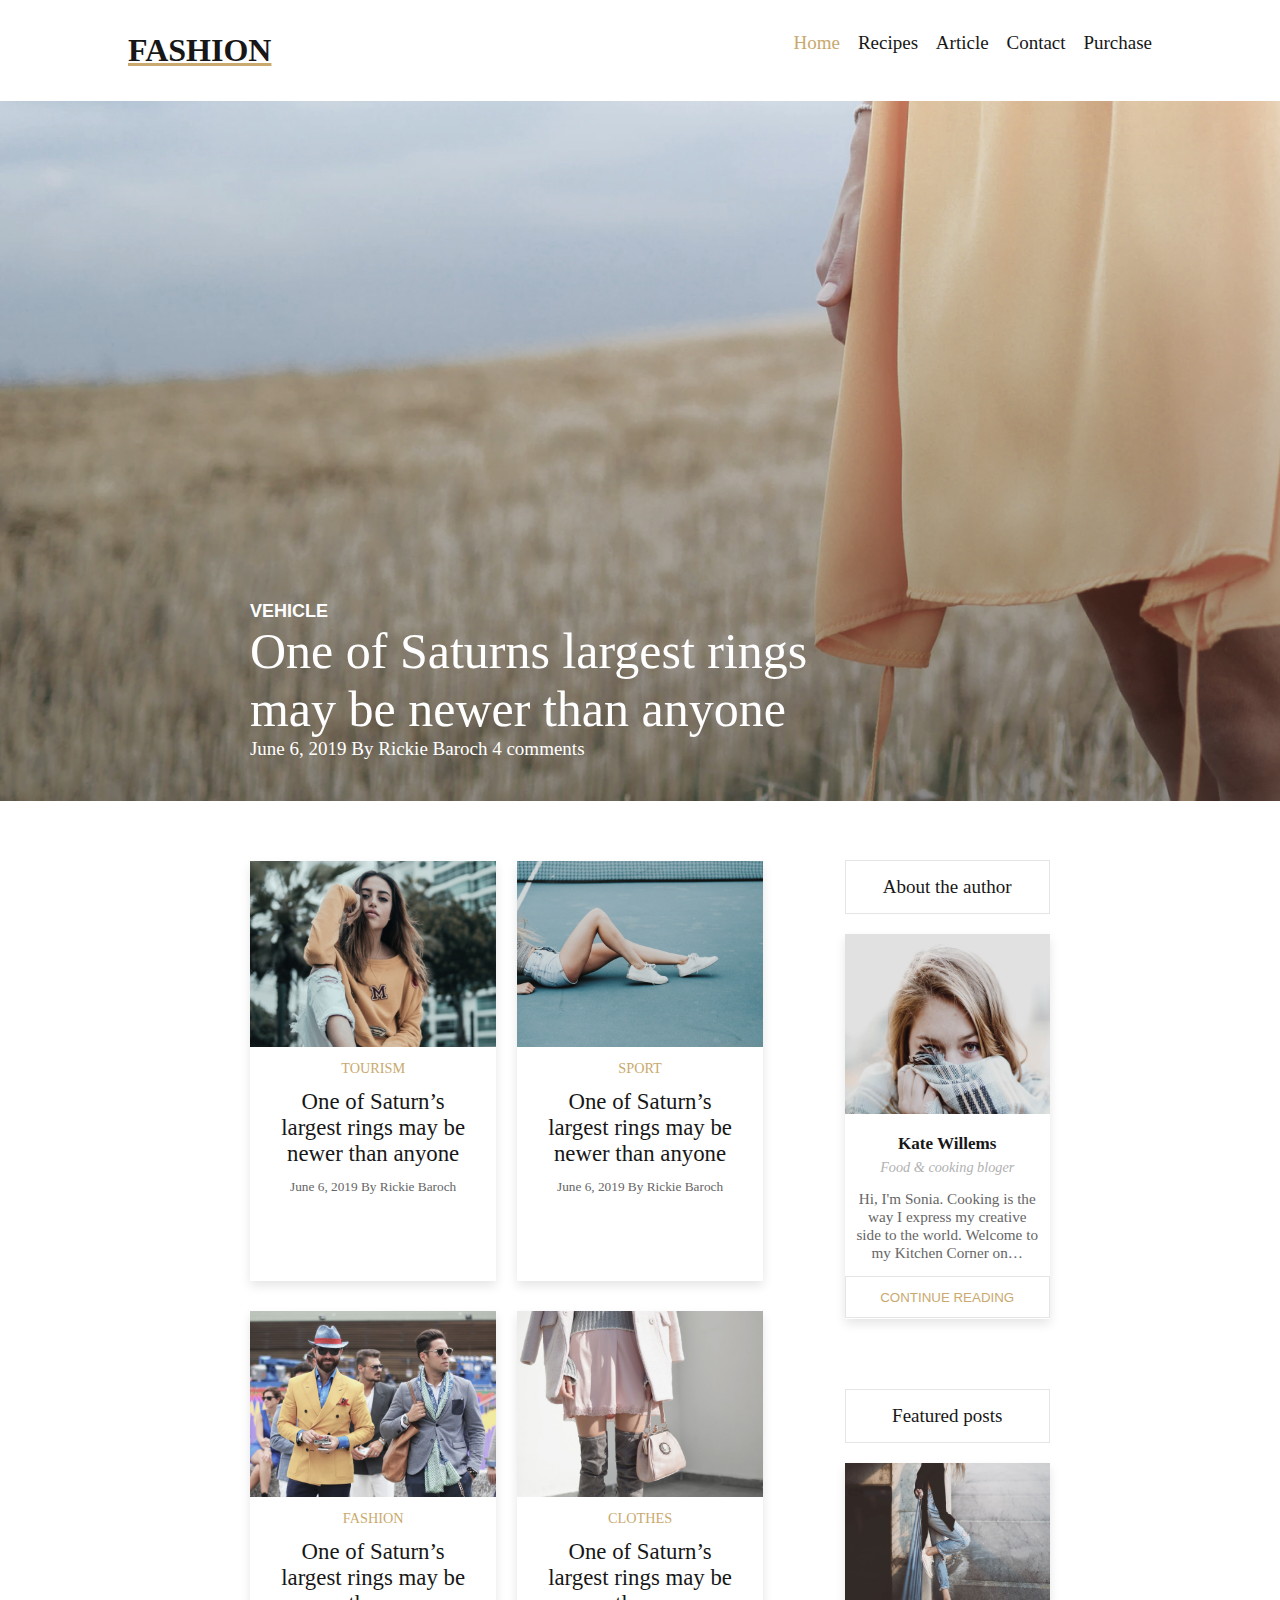
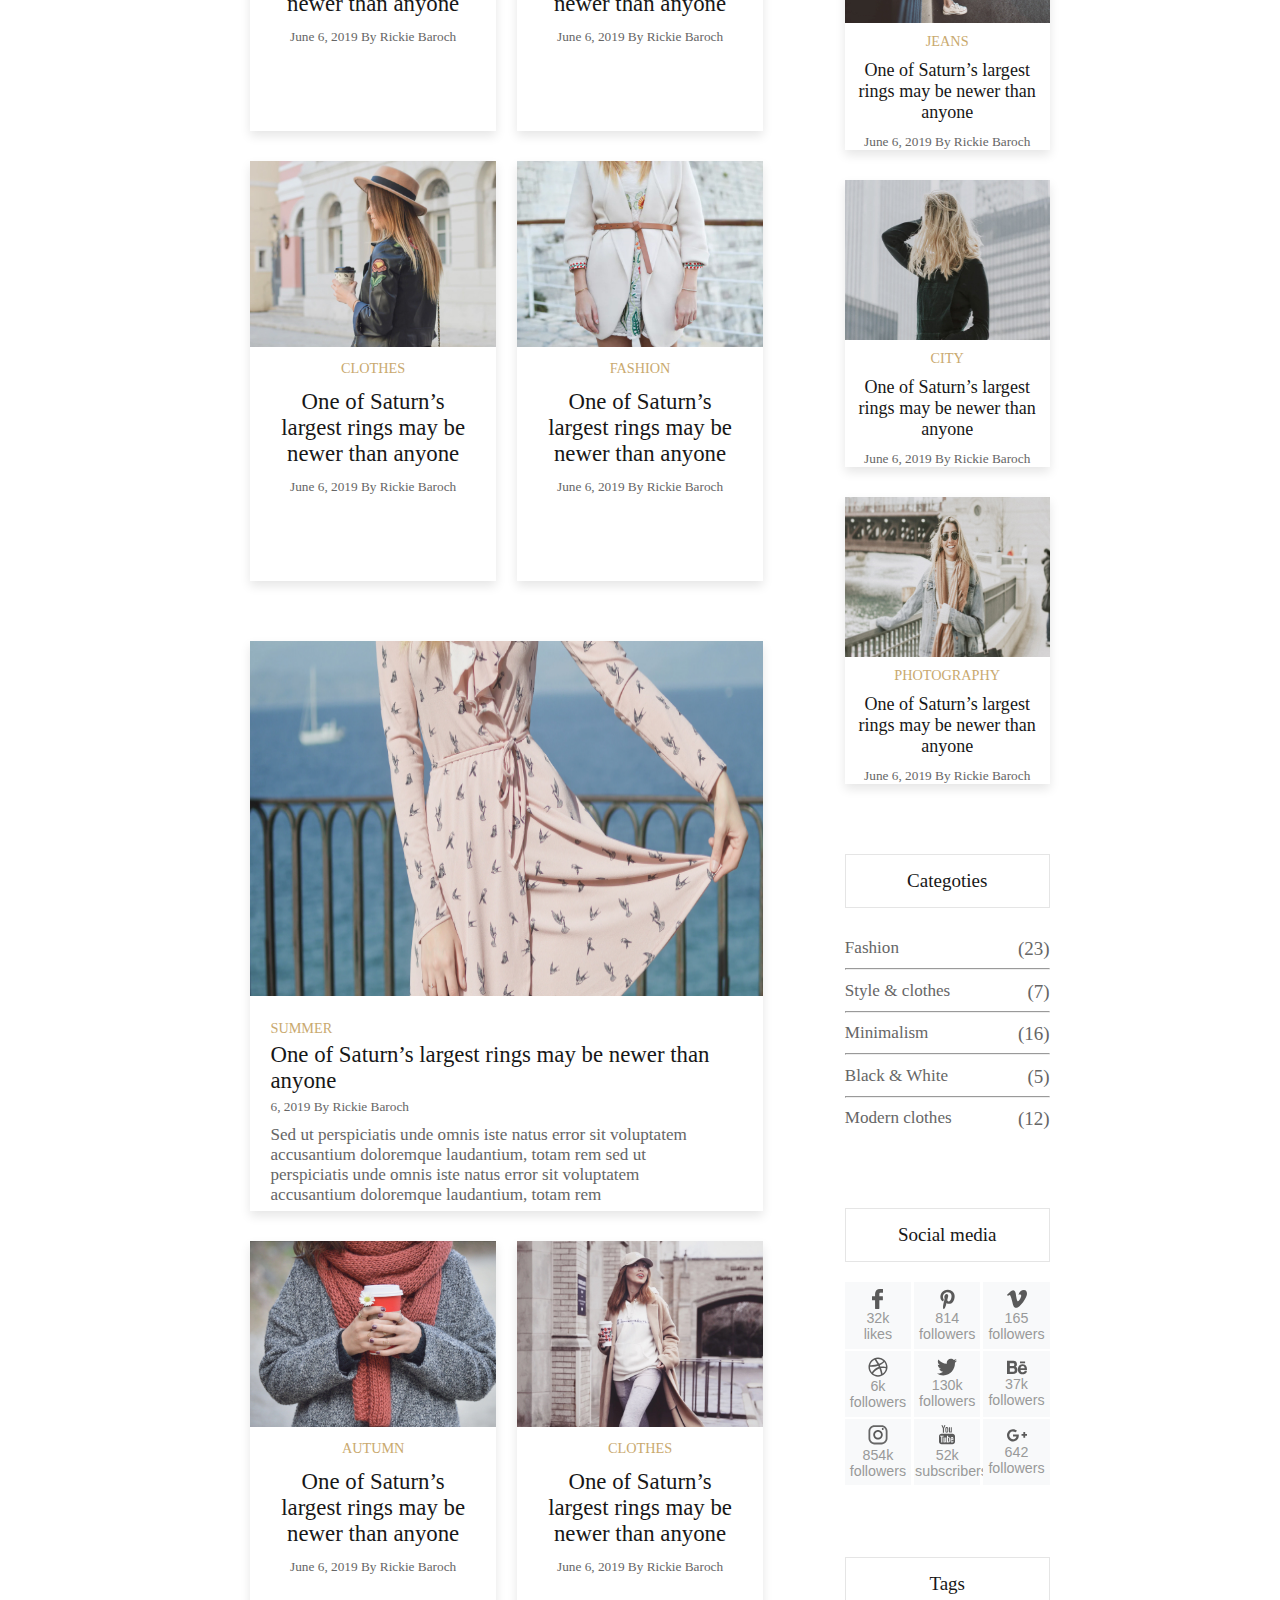
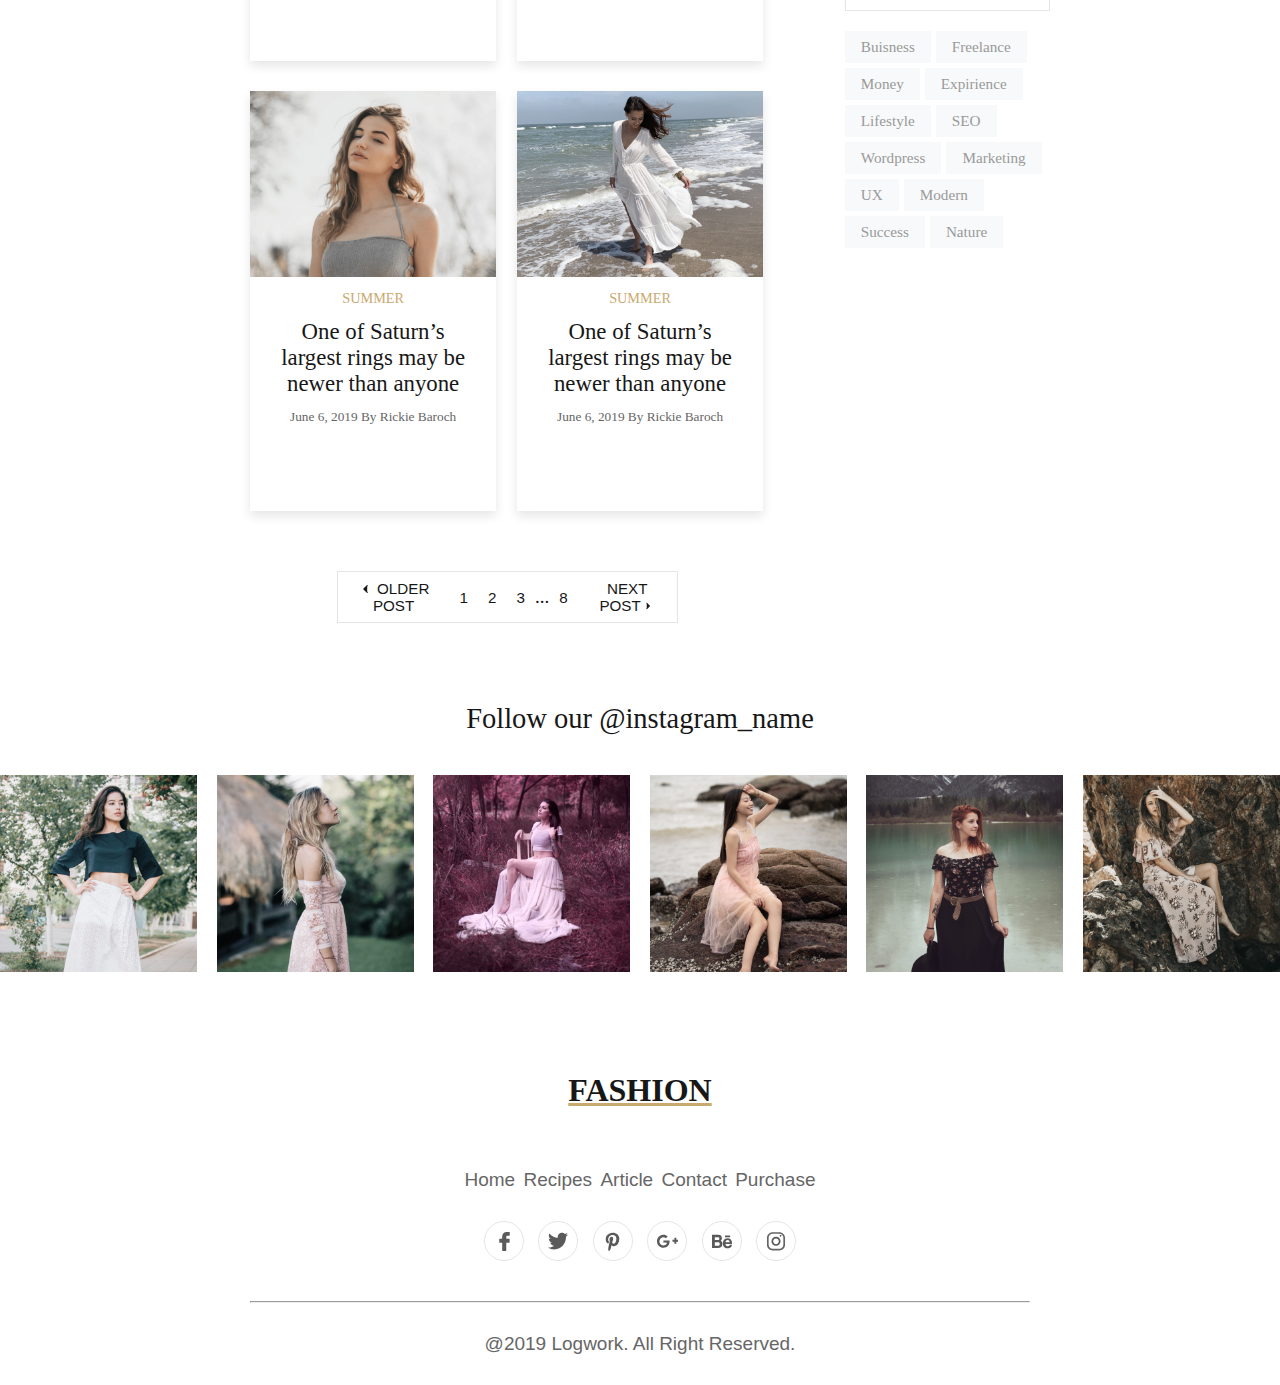
==== index.html @ 9c0f321a "index.html" ====
<html lang="en">
<head>
   <meta charset="UTF-8">
   <meta name="viewport" content="width=device-width, initial-scale=1.0">
   <link rel="stylesheet" href="style.css">
   <title>Robo School</title>
</head>
<body>
   <header>
      <div class="menu">
      <h1>FASHION</h1>
      <div class="home">
         <a href="#">Home</a>
         <a href="#">Recipes</a>
         <a href="#">Article</a>
         <a href="#">Contact</a>
         <a href="#">Purchase</a>
      </div>
      </div>
   </header>

      <div class="hero">
         <div>
         <h2>VEHICLE</h2>
         <text class="descr">One of Saturns largest rings may be newer than anyone</text>
         <text class="info">June 6, 2019 By Rickie Baroch 4 comments</text>
         </div>
      </div>

<div class="band">
   <div class="post1">
   <div>
      <img src="img/img1.jpg" alt="картинка к посту">
      <h3>tourism</h3>
      <text class="descr">One of Saturn’s largest rings may be newer than anyone</text>
      <text class="info">June 6, 2019 By Rickie Baroch</text>
   </div>
   <div>
      <img src="img/img2.jpg" alt="картинка к посту">
      <h3>sport</h3>
      <text class="descr">One of Saturn’s largest rings may be newer than anyone</text>
      <text class="info">June 6, 2019 By Rickie Baroch</text>
   </div>
   <div>
      <img src="img/img3.jpg" alt="картинка к посту">
      <h3>fashion</h3>
      <text class="descr">One of Saturn’s largest rings may be newer than anyone</text>
      <text class="info">June 6, 2019 By Rickie Baroch</text>
   </div>
   <div>
      <img src="img/img4.jpg" alt="картинка к посту">
      <h3>clothes</h3>
      <text class="descr">One of Saturn’s largest rings may be newer than anyone</text>
      <text class="info">June 6, 2019 By Rickie Baroch</text>
   </div>
   <div>
      <img src="img/img5.jpg" alt="картинка к посту">
      <h3>clothes</h3>
      <text class="descr">One of Saturn’s largest rings may be newer than anyone</text>
      <text class="info">June 6, 2019 By Rickie Baroch</text>
   </div>
   <div>
      <img src="img/img6.jpg" alt="картинка к посту">
      <h3>fashion</h3>
      <text class="descr">One of Saturn’s largest rings may be newer than anyone</text>
      <text class="info">June 6, 2019 By Rickie Baroch</text>
   </div>
   </div>

   <div class="post2">
      <img src="img/img_big.jpg" alt="картинка к посту"><div>
      <h3>summer</h3>
      <text class="descr">One of Saturn’s largest rings may be newer than anyone</text>
      <text class="info">6, 2019 By Rickie Baroch</text>
      <text class="short-descr">Sed ut perspiciatis unde omnis iste natus error sit voluptatem accusantium doloremque laudantium, totam rem sed ut perspiciatis unde omnis iste natus error sit voluptatem accusantium doloremque laudantium, totam rem</text>
   </div></div>

   <div class="post3">
   <div>
      <img src="img/img7.jpg" alt="картинка к посту">
      <h3>autumn</h3>
      <text class="descr">One of Saturn’s largest rings may be newer than anyone</text>
      <text class="info">June 6, 2019 By Rickie Baroch</text>
   </div>
   <div>
      <img src="img/img8.jpg" alt="картинка к посту">
      <h3>clothes</h3>
      <text class="descr">One of Saturn’s largest rings may be newer than anyone</text>
      <text class="info">June 6, 2019 By Rickie Baroch</text>
   </div>
   <div>
      <img src="img/img9.jpg" alt="картинка к посту">
      <h3>summer</h3>
      <text class="descr">One of Saturn’s largest rings may be newer than anyone</text>
      <text class="info">June 6, 2019 By Rickie Baroch</text>
   </div>
   <div>
      <img src="img/img10.jpg" alt="картинка к посту">
      <h3>summer</h3>
      <text class="descr">One of Saturn’s largest rings may be newer than anyone</text>
      <text class="info">June 6, 2019 By Rickie Baroch</text>
   </div>

   </div>

   <div class="slider">
      <button class="nav-fast"><svg width="6" height="10" viewBox="0 0 6 10" fill="none" xmlns="http://www.w3.org/2000/svg">
         <path opacity="1" d="M5 1L1 5L5 9" stroke="#171717" stroke-width="1.33333" stroke-linecap="round" stroke-linejoin="round"/>
         </svg>
      Older post</button>
      <button class="pages">1</button>
      <button class="pages">2</button>
      <button class="pages">3</button>
      <text>...</text>
      <button class="pages">8</button>
      <button class="nav-fast">Next post<svg width="6" height="10" viewBox="0 0 6 10" fill="none" xmlns="http://www.w3.org/2000/svg">
         <path opacity="1" d="M1 1L5 5L1 9" stroke="#171717" stroke-width="1.33333" stroke-linecap="round" stroke-linejoin="round"/>
         </svg>
      </button>

      <script src="slider.js"></script>
   </div>
</div>

<div class="sidebar">
   <div class="post">
   <h2>About the author</h2>
   <div class="author">
      <img src="img/author.jpg" alt="фото автора">
      <h3>Kate Willems</h3>
      <text class="descr">Food & cooking bloger</text>
      <text class="info">Hi, I'm Sonia. Cooking is the way I express my creative side to the world. Welcome to my Kitchen Corner on…</text>
      <button class="continue">Continue Reading</button>
   </div></div>

   <div class="post"><h2>Featured posts</h2><div class="featured">
   <div>
      <img src="img/side1.jpg" alt="картинка к посту">
      <h3>Jeans</h3>
      <text class="descr">One of Saturn’s largest rings may be newer than anyone</text>
      <text class="info">June 6, 2019 By Rickie Baroch</text>
   </div>
   <div>
      <img src="img/side2.jpg" alt="картинка к посту">
      <h3>City</h3>
      <text class="descr">One of Saturn’s largest rings may be newer than anyone</text>
      <text class="info">June 6, 2019 By Rickie Baroch</text>
   </div>
   <div>
      <img src="img/side3.jpg" alt="картинка к посту">
      <h3>Photography</h3>
      <text class="descr">One of Saturn’s largest rings may be newer than anyone</text>
      <text class="info">June 6, 2019 By Rickie Baroch</text>
   </div>
   </div></div>

   <div class="post"><h2>Categoties</h2>
   <ul type="none">
      <li><button>Fashion</button><text>(23)</text></li><hr>
      <li><button>Style & clothes</button><text>(7)</text></li><hr>
      <li><button>Minimalism</button><text>(16)</text></li><hr>
      <li><button>Black & White</button><text>(5)</text></li><hr>
      <li><button>Modern clothes</button><text>(12)</text></li>
   </ul></div>

   <div class="post"><h2>Social media</h2>
   <div class="social">
      <button>
         <svg width="11" height="20" viewBox="0 0 11 20" fill="none" xmlns="http://www.w3.org/2000/svg">
            <path d="M10.5858 0.00416134L7.94737 0C4.98322 0 3.06766 1.9319 3.06766 4.92203V7.19141H0.414863C0.18563 7.19141 0 7.37409 0 7.59943V10.8875C0 11.1128 0.185842 11.2953 0.414863 11.2953H3.06766V19.5922C3.06766 19.8175 3.25329 20 3.48252 20H6.94366C7.17289 20 7.35852 19.8173 7.35852 19.5922V11.2953H10.4603C10.6895 11.2953 10.8751 11.1128 10.8751 10.8875L10.8764 7.59943C10.8764 7.49124 10.8326 7.38762 10.7549 7.31105C10.6772 7.23448 10.5714 7.19141 10.4613 7.19141H7.35852V5.26763C7.35852 4.34298 7.58267 3.87358 8.808 3.87358L10.5853 3.87295C10.8144 3.87295 11 3.69027 11 3.46514V0.411972C11 0.187052 10.8146 0.00457747 10.5858 0.00416134Z" fill="#5A5A5A"/>
         </svg>
         32k<br>likes</button>
      <button><svg width="15" height="21" viewBox="0 0 15 21" fill="none" xmlns="http://www.w3.org/2000/svg">
         <path d="M13.0546 2.81762C11.741 1.48267 9.92295 0.747437 7.93556 0.747437C4.89971 0.747437 3.03253 2.06473 2.00076 3.16973C0.72917 4.53153 0 6.33971 0 8.13076C0 10.3795 0.888595 12.1056 2.37667 12.7477C2.47657 12.791 2.57709 12.8129 2.67563 12.8129C2.98956 12.8129 3.2383 12.5954 3.32448 12.2466C3.3747 12.0465 3.4911 11.5529 3.5417 11.3386C3.65004 10.9154 3.56251 10.7118 3.32626 10.4171C2.89588 9.87809 2.69545 9.24065 2.69545 8.41107C2.69545 5.94694 4.42882 3.32807 7.64145 3.32807C10.1905 3.32807 11.774 4.86168 11.774 7.33037C11.774 8.88822 11.457 10.3309 10.8812 11.3929C10.4811 12.1308 9.77756 13.0105 8.69747 13.0105C8.2304 13.0105 7.81085 12.8074 7.5461 12.4533C7.29601 12.1186 7.21359 11.6862 7.31417 11.2356C7.4278 10.7264 7.58273 10.1953 7.73267 9.6819C8.00616 8.74415 8.26469 7.85847 8.26469 7.15183C8.26469 5.94316 7.56272 5.13104 6.51809 5.13104C5.19049 5.13104 4.15041 6.55838 4.15041 8.38051C4.15041 9.27415 4.37477 9.94253 4.47634 10.1992C4.3091 10.9493 3.31512 15.4087 3.12658 16.2497C3.01757 16.7405 2.36085 20.6177 3.44783 20.9269C4.66913 21.2743 5.76079 17.4981 5.87189 17.0714C5.96195 16.7244 6.27704 15.4122 6.47014 14.6055C7.0597 15.2067 8.00899 15.6131 8.93267 15.6131C10.674 15.6131 12.24 14.7836 13.3422 13.2776C14.4112 11.8169 15 9.78101 15 7.54519C15 5.79728 14.2909 4.07412 13.0546 2.81762Z" fill="#5A5A5A"/>
         </svg>
         814<br>followers</button>
      <button><svg width="20" height="19" viewBox="0 0 20 19" fill="none" xmlns="http://www.w3.org/2000/svg">
         <path d="M0 5.71933C1.75987 4.29489 4.26211 1.16689 6.21375 1.16689C8.16305 1.16689 8.64182 3.50155 8.90775 5.61908C9.17718 7.73661 9.94295 12.369 10.9735 12.369C12.0064 12.369 14.3579 8.27113 14.2239 6.688C14.0921 5.10486 12.3887 5.34231 11.4524 5.7969C12.3135 2.63077 14.3016 0.947388 16.8438 0.947388C19.3871 0.947388 20 2.76902 20 5.00593C20 8.41069 13.1945 18.8421 9.08298 18.8421C6.53964 18.8421 5.90904 15.0413 5.39384 13.16C4.87734 11.2811 3.86334 6.35043 2.6776 6.03422C2.21757 5.95665 0.918894 7.00289 0.918894 7.00289L0 5.71933Z" fill="#5A5A5A"/>
         </svg>
         165<br>followers</button>
      <button><svg width="20" height="21" viewBox="0 0 20 21" fill="none" xmlns="http://www.w3.org/2000/svg">
         <path fill-rule="evenodd" clip-rule="evenodd" d="M9.99972 0.444458C4.48587 0.444458 0 4.97604 0 10.5456C0 16.1152 4.48587 20.6465 9.99972 20.6465C15.5138 20.6465 20 16.1155 20 10.5456C20 4.97604 15.5138 0.444458 9.99972 0.444458ZM16.58 5.21193C17.7206 6.64175 18.4139 8.44752 18.4458 10.4152C18.0663 10.3364 16.4588 10.0333 14.538 10.0333C13.9182 10.0333 13.2659 10.0648 12.6119 10.1464C12.5566 10.0106 12.5014 9.87536 12.4434 9.7387C12.2738 9.33524 12.091 8.9349 11.9018 8.54052C14.8582 7.3086 16.2842 5.59895 16.58 5.21193ZM15.566 4.14503C14.0783 2.82635 12.1305 2.02568 9.99972 2.02568C9.34514 2.02568 8.70767 2.10195 8.09514 2.24541C8.43883 2.71436 9.8831 4.73448 11.2026 7.17393C14.0533 6.08462 15.3305 4.46995 15.566 4.14503ZM6.37082 2.85357C6.66209 3.2593 8.1086 5.30096 9.46204 7.72085C5.82978 8.68653 2.60428 8.74948 1.8258 8.74948H1.7431C2.30237 6.14275 4.04379 3.97661 6.37082 2.85357ZM1.55472 10.3483C1.55248 10.4183 1.55136 10.4886 1.55136 10.5589C1.55136 12.7256 2.35563 14.7052 3.6788 16.213C4.03594 15.6162 6.35681 11.9647 10.5794 10.5853C10.6722 10.5547 10.7656 10.5272 10.8603 10.4997C10.6588 10.0429 10.4421 9.58588 10.2145 9.13564C6.46417 10.2612 2.8249 10.3488 1.77646 10.3488C1.67975 10.3488 1.60518 10.3488 1.55472 10.3483ZM9.99972 19.0916C8.06207 19.0916 6.27383 18.4279 4.84694 17.3151C5.0883 16.8365 6.8401 13.6465 11.4675 12.0177C11.4703 12.0165 11.4734 12.0154 11.4768 12.0146C12.6371 15.0698 13.1285 17.634 13.2633 18.4287C12.2592 18.8557 11.1564 19.0916 9.99972 19.0916ZM13.1658 11.5958C14.2165 14.5269 14.6717 16.93 14.785 17.5875C16.6349 16.2983 17.9525 14.2842 18.334 11.9567C18.013 11.8575 16.6318 11.4665 14.866 11.4665C14.3283 11.4665 13.755 11.5031 13.1658 11.5958Z" fill="#5A5A5A"/>
         </svg>
         6k<br>followers</button>
      <button><svg width="20" height="18" viewBox="0 0 20 18" fill="none" xmlns="http://www.w3.org/2000/svg">
         <path d="M20 2.62038C19.2644 2.95736 18.473 3.18527 17.6431 3.28706C18.4905 2.76263 19.1407 1.93285 19.4477 0.942477C18.6548 1.42834 17.7762 1.7808 16.842 1.97078C16.0935 1.14732 15.0271 0.63269 13.8462 0.63269C11.5805 0.63269 9.74295 2.53092 9.74295 4.87139C9.74295 5.20363 9.77937 5.527 9.84975 5.83742C6.43961 5.66072 3.41596 3.97333 1.39203 1.40811C1.03889 2.034 0.836317 2.76263 0.836317 3.53931C0.836317 5.00953 1.56125 6.30748 2.66165 7.0674C1.98935 7.04559 1.35622 6.85498 0.803268 6.53666C0.802962 6.55467 0.802962 6.57269 0.802962 6.59039C0.802962 8.64415 2.21794 10.3571 4.09468 10.7463C3.75073 10.8436 3.3875 10.8952 3.01386 10.8952C2.74886 10.8952 2.49212 10.8689 2.24181 10.8196C2.76385 12.5032 4.27889 13.7288 6.07485 13.7632C4.67028 14.9003 2.90125 15.5777 0.978304 15.5777C0.647817 15.5777 0.320389 15.5578 0 15.5183C1.81493 16.7214 3.97228 17.4228 6.28936 17.4228C13.8367 17.4228 17.9641 10.9641 17.9641 5.36231C17.9641 5.17865 17.9602 4.99563 17.9522 4.81418C18.7546 4.21673 19.4501 3.4704 20 2.62038Z" fill="#5A5A5A"/>
         </svg>
         130k<br>followers</button>
      <button><svg width="20" height="15" viewBox="0 0 20 15" fill="none" xmlns="http://www.w3.org/2000/svg">
         <path fill-rule="evenodd" clip-rule="evenodd" d="M8.07247 6.84028C8.07247 6.84028 9.96213 6.69327 9.96213 4.3413C9.96213 1.99587 8.41658 0.845215 6.45439 0.845215H0V13.9792H6.45381C6.45381 13.9792 10.3964 14.1072 10.3964 10.0998C10.3967 10.0998 10.5658 6.84028 8.07247 6.84028ZM10.8855 9.23079C10.8855 9.20499 10.8917 4.18776 15.649 4.18776C20.6724 4.18776 19.966 9.88879 19.966 9.88879H13.5421C13.5421 12.3241 15.7216 12.1705 15.7216 12.1705C17.7862 12.1705 17.714 10.7582 17.714 10.7582H19.8934C19.8934 14.5097 15.649 14.2542 15.649 14.2542C10.5596 14.2542 10.8855 9.23079 10.8855 9.23079ZM15.6975 6.11141C13.7834 6.11141 13.5177 8.13111 13.5177 8.13111H17.5871C17.5871 8.13111 17.6174 6.11141 15.6975 6.11141ZM6.4541 3.17791H2.84389V6.11141H6.23066C6.81641 6.11141 7.32964 5.91311 7.32964 4.54551C7.32964 3.17791 6.4541 3.17791 6.4541 3.17791ZM6.27324 11.6465H2.84389V8.13111H6.4541C6.4541 8.13111 7.76447 8.11837 7.75831 9.93977C7.75831 11.474 6.78647 11.6337 6.27324 11.6465ZM12.9804 3.23572V1.61853H18.1004V3.23572H12.9804Z" fill="#5A5A5A"/>
         </svg>
         37k<br>followers</button>
      <button><svg width="20" height="21" viewBox="0 0 20 21" fill="none" xmlns="http://www.w3.org/2000/svg">
         <path fill-rule="evenodd" clip-rule="evenodd" d="M6.25 0.151489H13.75C17.2013 0.151489 20 2.97851 20 6.46462V14.0404C20 17.5265 17.2013 20.3535 13.75 20.3535H6.25C2.79875 20.3535 0 17.5265 0 14.0404V6.46462C0 2.97851 2.79875 0.151489 6.25 0.151489ZM13.75 18.4596C16.1625 18.4596 18.125 16.4772 18.125 14.0404V6.46462C18.125 4.02775 16.1625 2.04543 13.75 2.04543H6.25C3.8375 2.04543 1.875 4.02775 1.875 6.46462V14.0404C1.875 16.4772 3.8375 18.4596 6.25 18.4596H13.75Z" fill="#666666"/>
         <path fill-rule="evenodd" clip-rule="evenodd" d="M5 10.2525C5 7.46339 7.23875 5.20203 10 5.20203C12.7613 5.20203 15 7.46339 15 10.2525C15 13.0417 12.7613 15.303 10 15.303C7.23875 15.303 5 13.0417 5 10.2525ZM6.875 10.2525C6.875 11.9924 8.2775 13.4091 10 13.4091C11.7225 13.4091 13.125 11.9924 13.125 10.2525C13.125 8.51137 11.7225 7.09597 10 7.09597C8.2775 7.09597 6.875 8.51137 6.875 10.2525Z" fill="#5A5A5A"/>
         <path d="M15 5.20196C15.5523 5.20196 16 4.74973 16 4.19186C16 3.634 15.5523 3.18176 15 3.18176C14.4477 3.18176 14 3.634 14 4.19186C14 4.74973 14.4477 5.20196 15 5.20196Z" fill="#5A5A5A"/>
         </svg>
         854k<br>followers</button>
      <button><svg width="16" height="20" viewBox="0 0 16 20" fill="none" xmlns="http://www.w3.org/2000/svg">
         <path fill-rule="evenodd" clip-rule="evenodd" d="M5.049 7.66514H3.87867L3.87687 3.62421L2.40618 0.151489H3.67224L4.4178 2.73135L5.1528 0.158177H6.43251L5.05003 3.62186L5.049 7.66514ZM6.46582 2.96795C6.38223 3.25275 6.33989 3.64772 6.33989 4.15382H6.34009V5.54967C6.34009 6.01193 6.3623 6.35836 6.40927 6.58924C6.45548 6.81985 6.5321 7.01771 6.64204 7.18021C6.75018 7.34243 6.90246 7.46473 7.09909 7.54573C7.29497 7.6275 7.53346 7.66645 7.81575 7.66645C8.06921 7.66645 8.29294 7.62005 8.48854 7.52485C8.68262 7.43095 8.84263 7.28369 8.96649 7.08659C9.09195 6.88769 9.17292 6.67542 9.21037 6.44633C9.2483 6.21772 9.26789 5.85812 9.26789 5.36905V4.03565C9.26789 3.64951 9.24775 3.36237 9.20595 3.1725C9.16492 2.98498 9.08905 2.8016 8.97601 2.62332C8.86608 2.44558 8.70634 2.30191 8.50068 2.19098C8.29501 2.08082 8.04907 2.02435 7.76237 2.02435C7.42173 2.02435 7.14089 2.11074 6.92157 2.28385C6.70218 2.45565 6.54997 2.68392 6.46582 2.96795ZM10.0978 7.13119C10.1548 7.271 10.2439 7.38372 10.3654 7.46935C10.4844 7.5529 10.6377 7.59551 10.8206 7.59551C10.9809 7.59551 11.123 7.55215 11.2464 7.46266C11.37 7.37366 11.4743 7.24108 11.5589 7.06363L11.5377 7.5001H12.7777V2.22835H11.8015V6.33126C11.8015 6.55312 11.618 6.73498 11.3942 6.73498C11.172 6.73498 10.988 6.55312 10.988 6.33126V2.22835H9.96937V5.78387C9.96937 6.23688 9.97737 6.53891 9.99102 6.69217C10.0056 6.84432 10.0405 6.99007 10.0978 7.13119ZM16 16.8747V11.2145C16 9.85679 14.8222 8.74525 13.3822 8.74525H2.61806C1.17757 8.74525 0 9.85651 0 11.2145V16.8747C0 18.2323 1.1775 19.3434 2.61806 19.3434H13.3819C14.8222 19.3434 16 18.2326 16 16.8747ZM9.58114 12.8786C9.31458 12.8786 9.09574 13.0584 9.09574 13.2781V16.2537C9.09574 16.4735 9.31458 16.6523 9.58114 16.6523C9.84978 16.6523 10.0686 16.4735 10.0686 16.2537V13.2779C10.0686 13.0584 9.84978 12.8786 9.58114 12.8786ZM13.5344 14.1898H12.48L12.4851 13.578C12.4851 13.3058 12.7084 13.0837 12.9816 13.0837H13.0492C13.3226 13.0837 13.5468 13.3059 13.5468 13.578L13.5344 14.1898ZM3.33574 17.4892L3.33526 11.5269L4.66946 11.5274V10.6436L1.11254 10.6382V11.5065L2.223 11.5099V17.4892H3.33574ZM6.22319 12.4153H7.33545V17.4876L6.44231 17.4863L6.44437 16.829C6.20436 17.3442 5.24494 17.7587 4.74478 17.3978C4.5088 17.2293 4.48743 16.949 4.46748 16.6875L4.46748 16.6874L4.46747 16.6873L4.46747 16.6872C4.46467 16.6505 4.46189 16.6141 4.45856 16.5785C4.44897 16.4714 4.45057 16.2806 4.45271 16.0265C4.45385 15.8913 4.45514 15.7381 4.45497 15.5701L4.45083 12.415H5.55716L5.56233 15.6207C5.56252 15.7872 5.5592 15.9272 5.55649 16.0414C5.55208 16.2277 5.54929 16.3455 5.56592 16.398C5.72413 16.8801 6.13084 16.618 6.22167 16.3711C6.23922 16.3223 6.23616 16.2192 6.23097 16.044C6.22754 15.9287 6.22319 15.782 6.22319 15.5991V12.4153ZM10.8947 16.061L10.8927 13.411C10.8916 12.4008 10.136 11.7959 9.1094 12.6131L9.11402 10.6428L8.00252 10.6446L7.99707 17.4448L8.9109 17.4313L8.99401 17.0075C10.1623 18.0796 10.8967 17.3455 10.8947 16.061ZM13.5424 15.7144L14.377 15.71C14.7571 17.9692 11.5657 18.3404 11.565 15.7139V14.1339C11.565 13.6597 11.6119 13.287 11.7066 13.0138C11.801 12.7403 11.9624 12.5371 12.174 12.3851C12.848 11.8989 14.1817 12.0495 14.3182 12.9996C14.3616 13.2999 14.3752 13.8249 14.3752 14.3498V15.0685H12.465V15.7289V16.2412V16.2927C12.465 16.5417 12.6707 16.7445 12.9212 16.7445H13.0846C13.3347 16.7445 13.5404 16.5417 13.5404 16.2927V15.8274C13.5406 15.8095 13.541 15.7922 13.5414 15.7758C13.5419 15.7539 13.5424 15.7334 13.5424 15.7144ZM7.31069 6.24819C7.31069 6.54636 7.53339 6.79014 7.80409 6.79014C8.0748 6.79014 8.29598 6.54664 8.29598 6.24819V3.44158C8.29598 3.14341 8.0748 2.89963 7.80409 2.89963C7.53339 2.89963 7.31069 3.14313 7.31069 3.44158V6.24819Z" fill="#5A5A5A"/>
         </svg>
         52k<br>subscribers</button>
      <button><svg width="22" height="15" viewBox="0 0 22 15" fill="none" xmlns="http://www.w3.org/2000/svg">
         <path d="M0.0040739 7.31966C-0.125839 3.84433 2.8702 0.632711 6.29412 0.591044C8.0392 0.439816 9.73697 1.12835 11.0576 2.25134C10.5159 2.85655 9.96467 3.45476 9.37591 4.01479C8.21328 3.29712 6.81349 2.75019 5.4547 3.23593C3.26309 3.86998 1.93585 6.49912 2.74688 8.6775C3.41853 10.9526 6.14212 12.2012 8.27666 11.2455C9.38193 10.8434 10.1106 9.8072 10.4304 8.69382C9.16368 8.66818 7.89667 8.68421 6.62994 8.64866C6.62679 7.8829 6.62363 7.12006 6.62679 6.35431C8.73924 6.3511 10.8549 6.34469 12.9705 6.36392C13.1004 8.24014 12.8279 10.2481 11.6274 11.7539C9.9836 13.9035 6.94655 14.5343 4.4759 13.691C1.85383 12.816 -0.0529962 10.1321 0.0040739 7.31966Z" fill="#5A5A5A"/>
         <path d="M18.0102 3.68152C18.6703 3.68152 19.33 3.68152 19.9932 3.68152C19.9968 4.36954 20.0031 5.061 20.0067 5.74871C20.6699 5.75559 21.3366 5.75904 22 5.76248C22 6.4505 22 7.13476 22 7.82278C21.3369 7.82622 20.6702 7.82967 20.0067 7.83311C20.0001 8.52457 19.9968 9.21228 19.9932 9.90374C19.33 9.9003 18.6663 9.90374 18.0065 9.90374C18.0002 9.21228 18.0002 8.52457 17.9933 7.83655C17.3301 7.82935 16.6634 7.82622 16 7.82247C16 7.13445 16 6.45019 16 5.76217C16.6634 5.75872 17.3268 5.75528 17.9933 5.74839C17.9966 5.061 18.0032 4.36954 18.0102 3.68152Z" fill="#5A5A5A"/>
         </svg>
         642<br>followers</button>
   </div></div>

   <script src="social-height.js"></script>

   <div class="post"><h2>Tags</h2>
   <div class="tags">
      <button>Buisness</button>
      <button>Freelance</button>
      <button>Money</button>
      <button>Expirience</button>
      <button>Lifestyle</button>
      <button>SEO</button>
      <button>Wordpress</button>
      <button>Marketing</button>
      <button>UX</button>
      <button>Modern</button>
      <button>Success</button>
      <button>Nature</button>
   </div></div>
</div>


<div class="follow">
   <h2>Follow our @instagram_name</h2>
   <div>
      <img src="img/foo1.jpg"><img src="img/foo2.jpg"><img src="img/foo3.jpg">
      <img src="img/foo4.jpg"><img src="img/foo5.jpg"><img src="img/foo6.jpg">
   </div>
</div>

<footer>
   <h1>Fashion</h1>
   <div class="menu">
      <a href="#">Home</a>
      <a href="#">Recipes</a>
      <a href="#">Article</a>
      <a href="#">Contact</a>
      <a href="#">Purchase</a>
   </div>

   <div class="social">
      <button><svg width="11" height="20" viewBox="0 0 11 20" fill="none" xmlns="http://www.w3.org/2000/svg">
         <path d="M10.5858 0.00416134L7.94737 0C4.98322 0 3.06766 1.9319 3.06766 4.92203V7.19141H0.414863C0.18563 7.19141 0 7.37409 0 7.59943V10.8875C0 11.1128 0.185842 11.2953 0.414863 11.2953H3.06766V19.5922C3.06766 19.8175 3.25329 20 3.48252 20H6.94366C7.17289 20 7.35852 19.8173 7.35852 19.5922V11.2953H10.4603C10.6895 11.2953 10.8751 11.1128 10.8751 10.8875L10.8764 7.59943C10.8764 7.49124 10.8326 7.38762 10.7549 7.31105C10.6772 7.23448 10.5714 7.19141 10.4613 7.19141H7.35852V5.26763C7.35852 4.34298 7.58267 3.87358 8.808 3.87358L10.5853 3.87295C10.8144 3.87295 11 3.69027 11 3.46514V0.411972C11 0.187052 10.8146 0.00457747 10.5858 0.00416134Z" fill="#5A5A5A"/>
         <style>svg:hover path {fill:white;}</style>
         </svg>
      </button>
      <button><svg width="20" height="18" viewBox="0 0 20 18" fill="none" xmlns="http://www.w3.org/2000/svg">
         <path d="M20 2.62038C19.2644 2.95736 18.473 3.18527 17.6431 3.28706C18.4905 2.76263 19.1407 1.93285 19.4477 0.942477C18.6548 1.42834 17.7762 1.7808 16.842 1.97078C16.0935 1.14732 15.0271 0.63269 13.8462 0.63269C11.5805 0.63269 9.74295 2.53092 9.74295 4.87139C9.74295 5.20363 9.77937 5.527 9.84975 5.83742C6.43961 5.66072 3.41596 3.97333 1.39203 1.40811C1.03889 2.034 0.836317 2.76263 0.836317 3.53931C0.836317 5.00953 1.56125 6.30748 2.66165 7.0674C1.98935 7.04559 1.35622 6.85498 0.803268 6.53666C0.802962 6.55467 0.802962 6.57269 0.802962 6.59039C0.802962 8.64415 2.21794 10.3571 4.09468 10.7463C3.75073 10.8436 3.3875 10.8952 3.01386 10.8952C2.74886 10.8952 2.49212 10.8689 2.24181 10.8196C2.76385 12.5032 4.27889 13.7288 6.07485 13.7632C4.67028 14.9003 2.90125 15.5777 0.978304 15.5777C0.647817 15.5777 0.320389 15.5578 0 15.5183C1.81493 16.7214 3.97228 17.4228 6.28936 17.4228C13.8367 17.4228 17.9641 10.9641 17.9641 5.36231C17.9641 5.17865 17.9602 4.99563 17.9522 4.81418C18.7546 4.21673 19.4501 3.4704 20 2.62038Z" fill="#5A5A5A"/>
         </svg>
      </button>
      <button><svg width="15" height="21" viewBox="0 0 15 21" fill="none" xmlns="http://www.w3.org/2000/svg">
         <path d="M13.0546 2.81762C11.741 1.48267 9.92295 0.747437 7.93556 0.747437C4.89971 0.747437 3.03253 2.06473 2.00076 3.16973C0.72917 4.53153 0 6.33971 0 8.13076C0 10.3795 0.888595 12.1056 2.37667 12.7477C2.47657 12.791 2.57709 12.8129 2.67563 12.8129C2.98956 12.8129 3.2383 12.5954 3.32448 12.2466C3.3747 12.0465 3.4911 11.5529 3.5417 11.3386C3.65004 10.9154 3.56251 10.7118 3.32626 10.4171C2.89588 9.87809 2.69545 9.24065 2.69545 8.41107C2.69545 5.94694 4.42882 3.32807 7.64145 3.32807C10.1905 3.32807 11.774 4.86168 11.774 7.33037C11.774 8.88822 11.457 10.3309 10.8812 11.3929C10.4811 12.1308 9.77756 13.0105 8.69747 13.0105C8.2304 13.0105 7.81085 12.8074 7.5461 12.4533C7.29601 12.1186 7.21359 11.6862 7.31417 11.2356C7.4278 10.7264 7.58273 10.1953 7.73267 9.6819C8.00616 8.74415 8.26469 7.85847 8.26469 7.15183C8.26469 5.94316 7.56272 5.13104 6.51809 5.13104C5.19049 5.13104 4.15041 6.55838 4.15041 8.38051C4.15041 9.27415 4.37477 9.94253 4.47634 10.1992C4.3091 10.9493 3.31512 15.4087 3.12658 16.2497C3.01757 16.7405 2.36085 20.6177 3.44783 20.9269C4.66913 21.2743 5.76079 17.4981 5.87189 17.0714C5.96195 16.7244 6.27704 15.4122 6.47014 14.6055C7.0597 15.2067 8.00899 15.6131 8.93267 15.6131C10.674 15.6131 12.24 14.7836 13.3422 13.2776C14.4112 11.8169 15 9.78101 15 7.54519C15 5.79728 14.2909 4.07412 13.0546 2.81762Z" fill="#5A5A5A"/>
         </svg>
      </button>
      <button><svg width="22" height="15" viewBox="0 0 22 15" fill="none" xmlns="http://www.w3.org/2000/svg">
         <path d="M0.0040739 7.31966C-0.125839 3.84433 2.8702 0.632711 6.29412 0.591044C8.0392 0.439816 9.73697 1.12835 11.0576 2.25134C10.5159 2.85655 9.96467 3.45476 9.37591 4.01479C8.21328 3.29712 6.81349 2.75019 5.4547 3.23593C3.26309 3.86998 1.93585 6.49912 2.74688 8.6775C3.41853 10.9526 6.14212 12.2012 8.27666 11.2455C9.38193 10.8434 10.1106 9.8072 10.4304 8.69382C9.16368 8.66818 7.89667 8.68421 6.62994 8.64866C6.62679 7.8829 6.62363 7.12006 6.62679 6.35431C8.73924 6.3511 10.8549 6.34469 12.9705 6.36392C13.1004 8.24014 12.8279 10.2481 11.6274 11.7539C9.9836 13.9035 6.94655 14.5343 4.4759 13.691C1.85383 12.816 -0.0529962 10.1321 0.0040739 7.31966Z" fill="#5A5A5A"/>
         <path d="M18.0102 3.68152C18.6703 3.68152 19.33 3.68152 19.9932 3.68152C19.9968 4.36954 20.0031 5.061 20.0067 5.74871C20.6699 5.75559 21.3366 5.75904 22 5.76248C22 6.4505 22 7.13476 22 7.82278C21.3369 7.82622 20.6702 7.82967 20.0067 7.83311C20.0001 8.52457 19.9968 9.21228 19.9932 9.90374C19.33 9.9003 18.6663 9.90374 18.0065 9.90374C18.0002 9.21228 18.0002 8.52457 17.9933 7.83655C17.3301 7.82935 16.6634 7.82622 16 7.82247C16 7.13445 16 6.45019 16 5.76217C16.6634 5.75872 17.3268 5.75528 17.9933 5.74839C17.9966 5.061 18.0032 4.36954 18.0102 3.68152Z" fill="#5A5A5A"/>
         </svg>
      </button>
      <button><svg width="20" height="15" viewBox="0 0 20 15" fill="none" xmlns="http://www.w3.org/2000/svg">
         <path fill-rule="evenodd" clip-rule="evenodd" d="M8.07247 6.84028C8.07247 6.84028 9.96213 6.69327 9.96213 4.3413C9.96213 1.99587 8.41658 0.845215 6.45439 0.845215H0V13.9792H6.45381C6.45381 13.9792 10.3964 14.1072 10.3964 10.0998C10.3967 10.0998 10.5658 6.84028 8.07247 6.84028ZM10.8855 9.23079C10.8855 9.20499 10.8917 4.18776 15.649 4.18776C20.6724 4.18776 19.966 9.88879 19.966 9.88879H13.5421C13.5421 12.3241 15.7216 12.1705 15.7216 12.1705C17.7862 12.1705 17.714 10.7582 17.714 10.7582H19.8934C19.8934 14.5097 15.649 14.2542 15.649 14.2542C10.5596 14.2542 10.8855 9.23079 10.8855 9.23079ZM15.6975 6.11141C13.7834 6.11141 13.5177 8.13111 13.5177 8.13111H17.5871C17.5871 8.13111 17.6174 6.11141 15.6975 6.11141ZM6.4541 3.17791H2.84389V6.11141H6.23066C6.81641 6.11141 7.32964 5.91311 7.32964 4.54551C7.32964 3.17791 6.4541 3.17791 6.4541 3.17791ZM6.27324 11.6465H2.84389V8.13111H6.4541C6.4541 8.13111 7.76447 8.11837 7.75831 9.93977C7.75831 11.474 6.78647 11.6337 6.27324 11.6465ZM12.9804 3.23572V1.61853H18.1004V3.23572H12.9804Z" fill="#5A5A5A"/>
         </svg>
      </button>
      <button><svg width="20" height="21" viewBox="0 0 20 21" fill="none" xmlns="http://www.w3.org/2000/svg">
         <path fill-rule="evenodd" clip-rule="evenodd" d="M6.25 0.151489H13.75C17.2013 0.151489 20 2.97851 20 6.46462V14.0404C20 17.5265 17.2013 20.3535 13.75 20.3535H6.25C2.79875 20.3535 0 17.5265 0 14.0404V6.46462C0 2.97851 2.79875 0.151489 6.25 0.151489ZM13.75 18.4596C16.1625 18.4596 18.125 16.4772 18.125 14.0404V6.46462C18.125 4.02775 16.1625 2.04543 13.75 2.04543H6.25C3.8375 2.04543 1.875 4.02775 1.875 6.46462V14.0404C1.875 16.4772 3.8375 18.4596 6.25 18.4596H13.75Z" fill="#666666"/>
         <path fill-rule="evenodd" clip-rule="evenodd" d="M5 10.2525C5 7.46339 7.23875 5.20203 10 5.20203C12.7613 5.20203 15 7.46339 15 10.2525C15 13.0417 12.7613 15.303 10 15.303C7.23875 15.303 5 13.0417 5 10.2525ZM6.875 10.2525C6.875 11.9924 8.2775 13.4091 10 13.4091C11.7225 13.4091 13.125 11.9924 13.125 10.2525C13.125 8.51137 11.7225 7.09597 10 7.09597C8.2775 7.09597 6.875 8.51137 6.875 10.2525Z" fill="#5A5A5A"/>
         <path d="M15 5.20196C15.5523 5.20196 16 4.74973 16 4.19186C16 3.634 15.5523 3.18176 15 3.18176C14.4477 3.18176 14 3.634 14 4.19186C14 4.74973 14.4477 5.20196 15 5.20196Z" fill="#5A5A5A"/>
         </svg>
      </button>
   </div>
   <hr>
   <text class="copyright">@2019 Logwork. All Right Reserved.</text>
</footer>


</body>
</html>
---- style.css ----
* {
   margin: 0;
   padding: 0;
}
body {
   max-width: 100%;
   color: #171717;
   font-size: 19px;
}
a {
   color: #171717;
   text-decoration: none;
}
a:hover {
   color: #C9A96E;
}
h1 {
   text-transform: uppercase;
   text-decoration: underline;
   text-decoration-color: #C9A96E;
   text-decoration-style: solid;
   font-size: 32px;
}
img {
   width: 100%;
}
hr {
   color: #E5E5E5;
}

.menu {
   display: flex;
   justify-content: space-between;
   margin: 32px 128px;
}
.menu .home {
   width: 35%;
   display: flex;
   justify-content: space-between;
}
.menu .home a:first-child {
   color: #C9A96E;
}
.menu .home a:first-child:hover {
   color: #171717;
}

.hero {
   background-image: linear-gradient(transparent, #0000005d), url(img/Hero.jpg);
   width: 100%;
   height: 700px;
   color: white;
}
.hero h2 {
   font-size: 18px;
   font-family:'Lucida Sans', 'Lucida Sans Regular', 'Lucida Grande', 'Lucida Sans Unicode', Geneva, Verdana, sans-serif;
}
.hero .descr {
   font-size: 50px;
}
.hero .info {
   font-size: 19px;
}
.hero div {
   margin-left: 19.53%;
   max-width: 560px;
   padding-top: 500px;
   display: flex;
   flex-wrap: wrap;
}

.band {
   margin-left: 19.53%;
   max-width: 40.10%;
}
.band h3, .featured h3 {
   font-weight: normal;
   font-size: 75%;
   margin-top: 5%;
   color: #C9A96E;
   text-transform: uppercase;
}

.band .post1 div, .post3 div, .post2, .featured div, .author{
   box-shadow: 0px 5px 10px 0px rgba(0, 0, 0, 0.1);
   transition: transform 0.2s linear;
}
.post1 div:hover, .post3 div:hover, .post2:hover, .featured div:hover, .author:hover {
   transform: scale(105%, 105%);
}

.band .post1, .post3 {
   display: flex;
   flex-wrap: wrap;
   justify-content: space-between;
   text-align: center;
}
.band .descr {
   font-size: 120%;
   display: block;
   margin: 5% 10%;
} 
.band .info {
   font-size: 70%;
   color: #666666;
}
.band .post1 div, .post3 div {
   margin-bottom: 30px;
   width: 48%;
   height: 420px;
}
.band .post1 {
   margin-top: 60px;
   margin-bottom: 30px;
}

.band .post2 {
   height: 570px;
   margin-bottom: 30px;
}
.band .post2 div {
   padding-left: 4%;
}
.band .post2 .descr {
   margin: 1% 0;
}
.band .post2 .short-descr {
   margin-top: 2%;
   width: 85%;
   display: block;
   color: #666666;
   font-size: 90%;
}
.band .post2 img {
   height: 62.21%;
}

.band .slider {
   border: #E5E5E5 1px solid;
   display: flex; align-items: center;
   justify-content: space-between;
   width: 66.10%; height: 50px;
   margin-left: 16.88%;
   margin-top: 30px; margin-bottom: 80px;
}
.band .slider svg {
   max-width: 5.5%;
   margin: 0 5px;
   fill: #171717;
}
.slider button {
   background: none;
   border: none;
   display: block;
   padding: 18px 10px;
   text-transform: uppercase;
   color: #171717;
   font-size: 80%;
}
.slider button:hover {
   color: white;
   background-color: #171717;
}
.slider button:hover path {
   fill: white;
}

.sidebar {
   position: absolute;
   top: 860px;
   right: 18%;
   width: 16%;
}
.sidebar h2 {
   font-weight: normal;
   font-size: 100%;
   padding: 15px 0;
   margin-bottom: 20px;
   text-align: center;
   border: #E5E5E5 1px solid;
}
.sidebar .post {
   margin-bottom: 70px;
}
.sidebar .author {
   height: 385px;
   text-align: center;
}
.sidebar .author img {
   height: 46.75%;
}
.sidebar .author h3 {
   font-size: 90%;
   margin-top: 20px;
   margin-bottom: 5px;
}
.sidebar .author .descr {
   font-size: 75%;
   font-style: italic;
   color: #B1B1B1;
   display: block;
}
.sidebar .author .info {
   display: block;
   font-size: 80%;
   color: #666666;
   margin: 14px 5%;
}
.sidebar .author .continue {
   display: block;
   width: 100%;
   padding: 6.23% 0;
   background-color: white;
   border: #E5E5E5 1px solid;
   text-transform: uppercase;
   color: #C9A96E;
}
.sidebar .author .continue:hover {
   background-color: #C9A96E;
   border: #C9A96E 1px solid;
   text-transform: uppercase;
   color: white;
}

.sidebar .featured img {
   height: 55.75%;
}
.featured div {
   height: 287px;
   margin-bottom: 30px;
   text-align: center;
}
.featured .descr {
   font-size: 95%;
   display: block;
   margin: 5% 5%;
} 
.featured .info {
   font-size: 70%;
   color: #666666;
}

.sidebar li {
   color: #666666;
   display: flex;
   justify-content: space-between;
}
.sidebar li:hover {
   background-color: #666666;
   color: white;
}
.sidebar li button {
   display: block;
   width: 80%;
   text-align: left;
   font-family: "Times New Roman";
   font-size: 90%;
   color: #666666;
   padding: 5% 0;
   background: none;
   border: none;
}
.sidebar li button:hover {
   background-color: #666666;
   color: white;
}
.sidebar li text {
   margin-top: 5%;
}

.sidebar .social {
   width: 100%;
   display: flex; flex-wrap: wrap;
   justify-content: space-between;
   align-items: stretch;
}
.sidebar .social svg {
   display: block;
   margin: 0 auto;
   max-width: 20px;
   max-height: 20px;
   margin-bottom: 2%;
}
.sidebar .social button {
   display: block;
   width: 32.33%; max-height: 32.33%;
   background-color: #F8F9FA;
   border: #F8F9FA 1px solid;
   color: #999999;
   font-family:'Gill Sans', 'Gill Sans MT', Calibri, 'Trebuchet MS', sans-serif;
   font-size: 75%;
   text-align: center;
}
.sidebar .social button:hover {
   background-color: #666666;
   border: #666666 1px solid;
   color: #F8F9FA;
}
.sidebar .social button:hover path {
   fill: white;
}

.sidebar .tags {
   display: flex; flex-wrap: wrap;
   /* justify-content: space-between; */
   gap: 5px;
   width: 100%;
}
.sidebar .tags button {
   display: block;
   padding: 6px 15px;
   background-color: #F8F9FA;
   border: #F8F9FA 1px solid;
   color: #999999;
   font-size: 80%;
   font-family: 'Times New Roman', Times, serif;
}
.sidebar .tags button:hover {
   background-color: #666666;
   border: #666666 1px solid;
   color: #F8F9FA;
}

.follow {
   width: 100%;
   text-align: center;
}
.follow h2 {
   font-weight: normal;
}
.follow img {
   width: 15.42%;
}
.follow div {
   margin-top: 40px;
   display: flex;
   justify-content: space-between;
}

footer {
   width: 60.94%;
   margin: auto;
   text-align: center;
}
footer h1 {
   margin-top: 100px;
   margin-bottom: 60px;
}
footer .menu {
   width: 45%;
   margin: auto;
   font-family: 'Gill Sans', 'Gill Sans MT', Calibri, 'Trebuchet MS', sans-serif;
}
footer .menu a {
   color: #666666;
}
footer .menu a:hover {
   color: #C9A96E;
}
footer .social {
   width: 40%;
   display: flex;
   justify-content: space-between;
   margin: auto;
   margin-top: 30px; margin-bottom: 40px;
}
footer .social button {
   display: block;
   width: 40px; height: 40px;
   border-radius: 50%;
   border: #E5E5E5 1px solid;
   background: none;
}
footer .social button:hover {
   background-color: #C9A96E;
   border: #C9A96E 1px solid;
}
footer .social button:hover path {
   fill: white;
}
footer .social svg {
   max-width: 56%; max-height: 50%;
}
footer .copyright {
   display: block;
   width: 40%;
   margin: 30px auto;
   font-family: 'Gill Sans', 'Gill Sans MT', Calibri, 'Trebuchet MS', sans-serif;
   color: #666666;
}
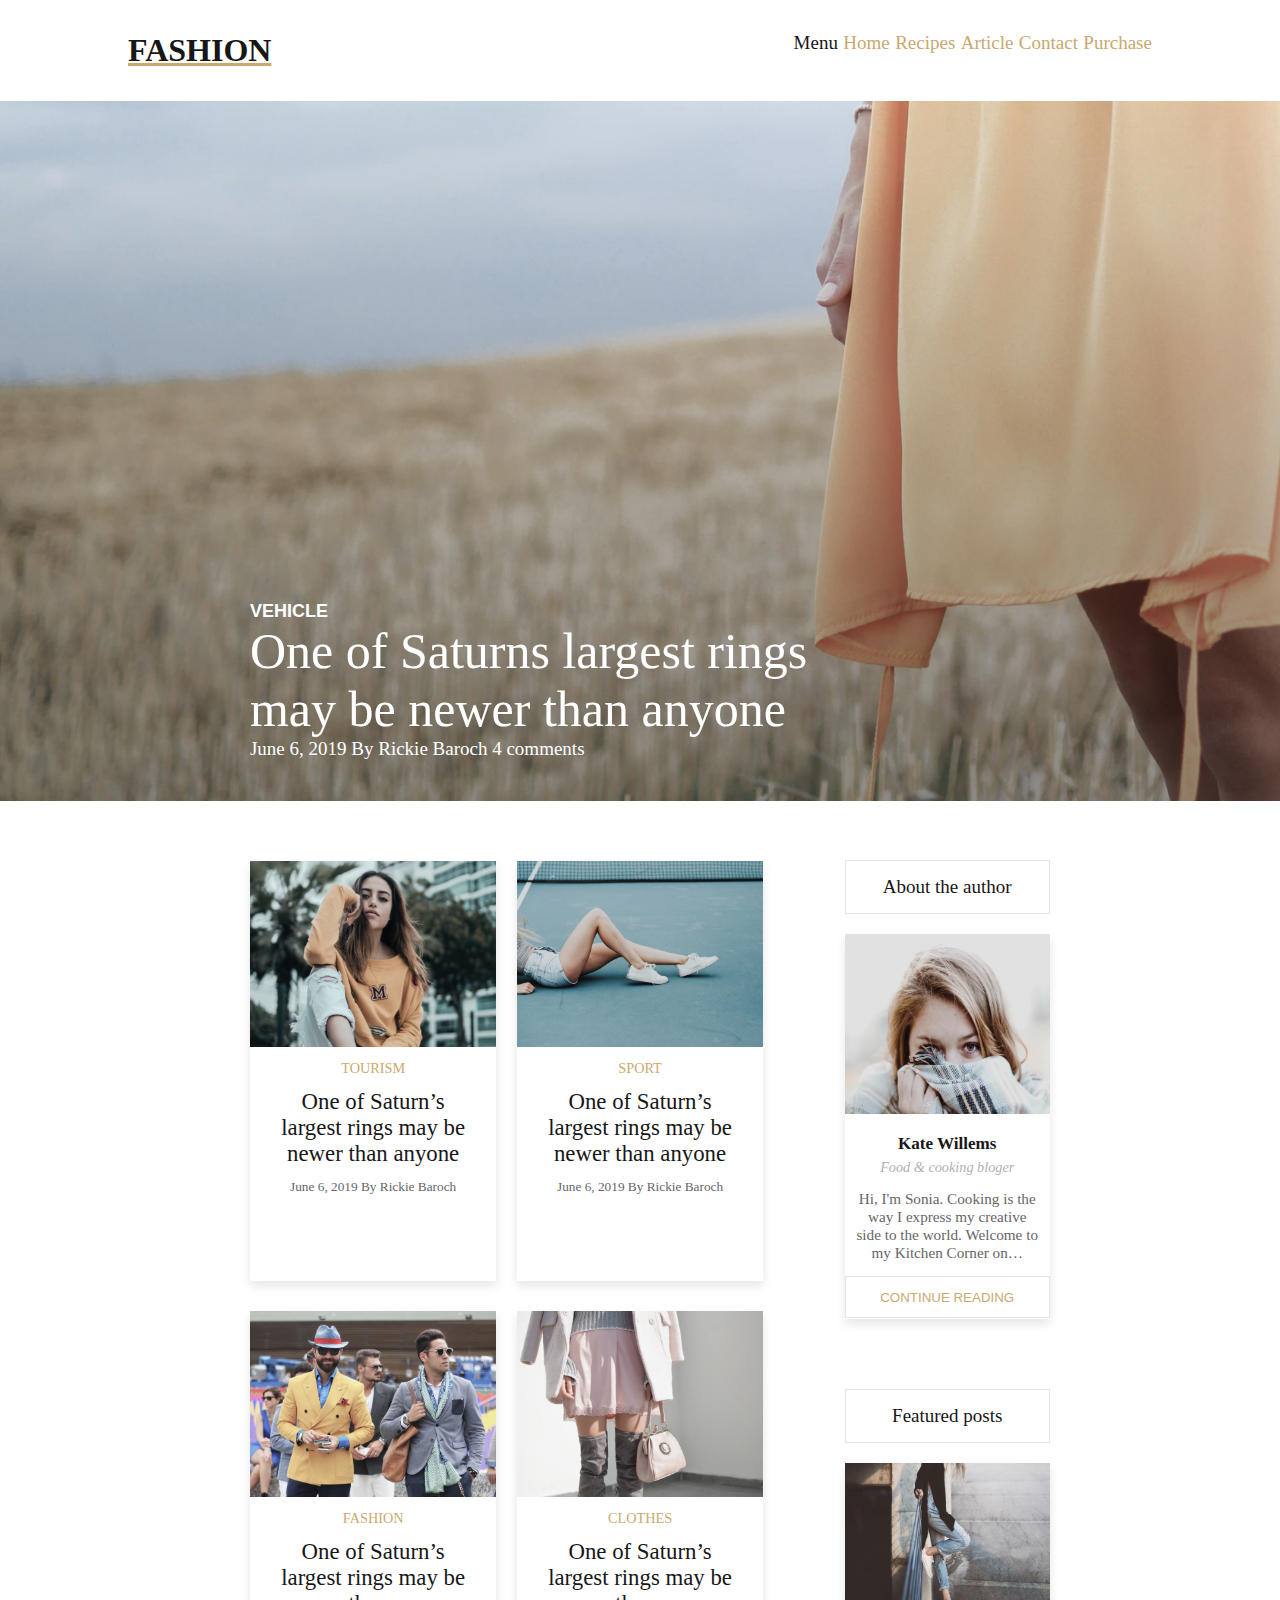
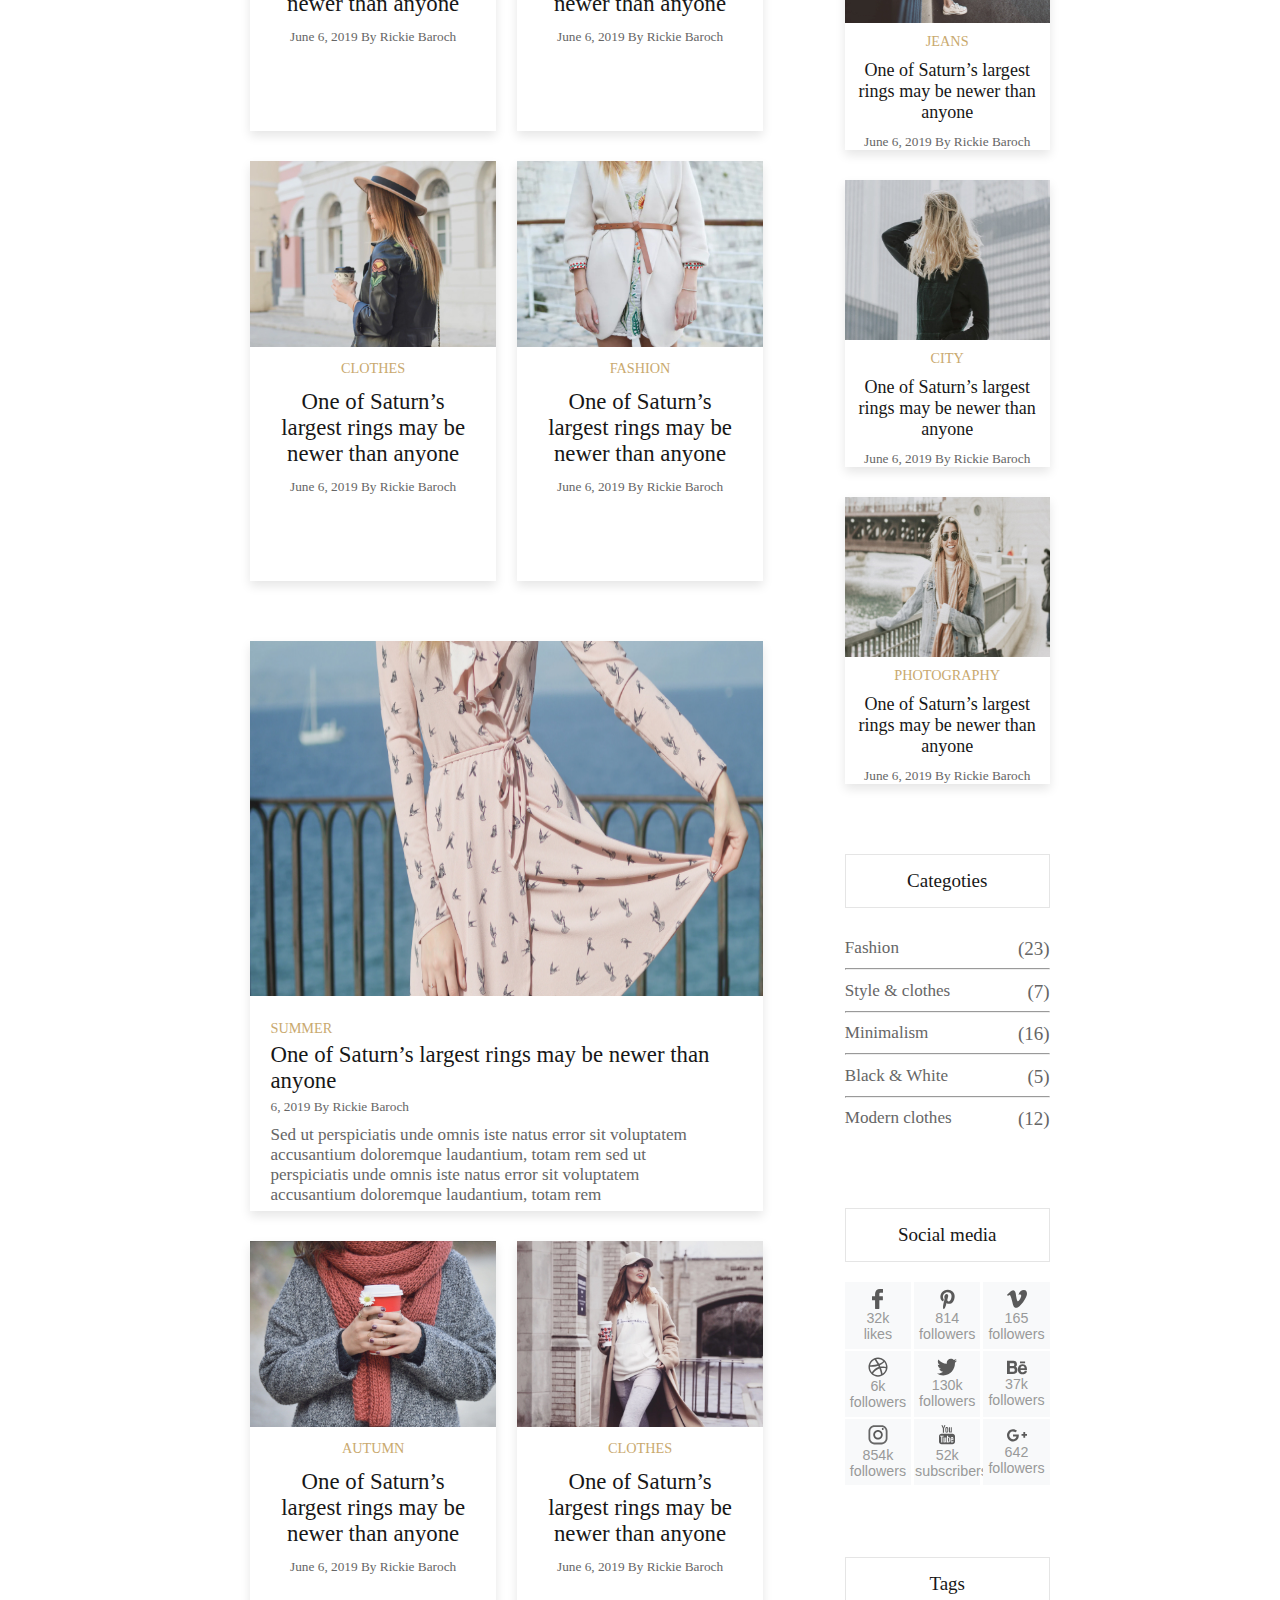
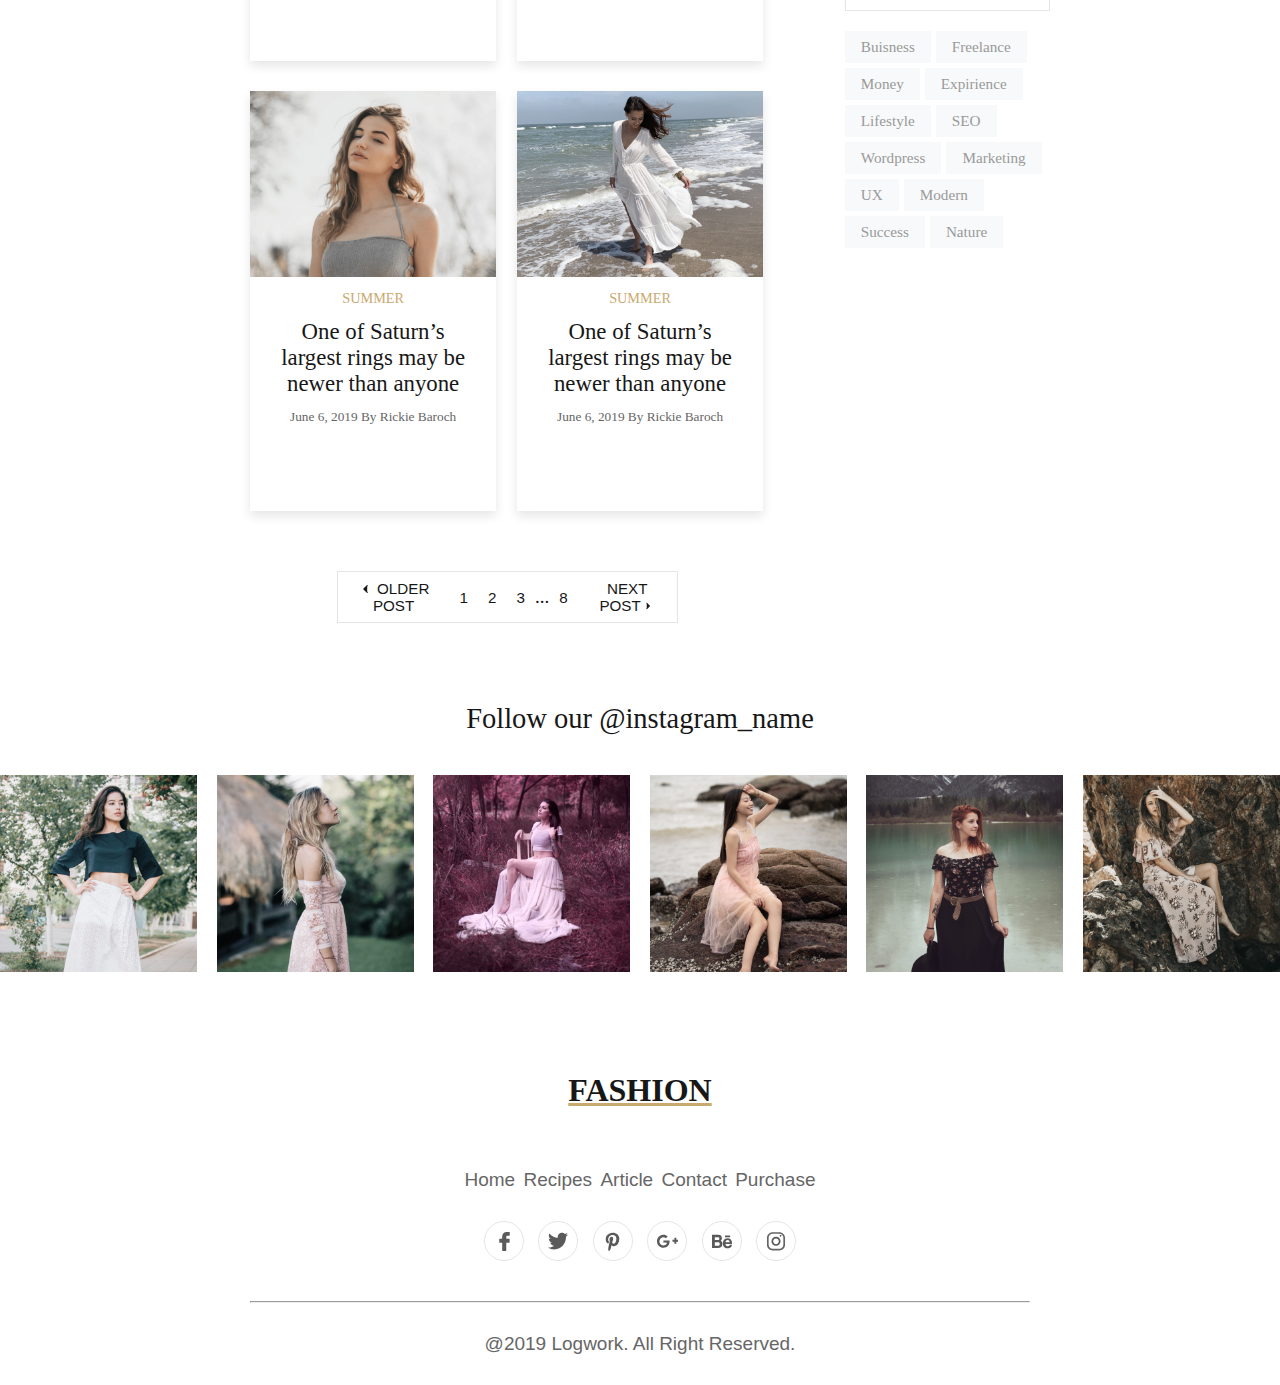
==== commit 2fa5291e: "mobile-styles" ====
--- a/index.html
+++ b/index.html
@@ -3,19 +3,21 @@
    <meta charset="UTF-8">
    <meta name="viewport" content="width=device-width, initial-scale=1.0">
    <link rel="stylesheet" href="style.css">
+   <link rel="stylesheet" href="mobile-style.css">
    <title>Robo School</title>
 </head>
 <body>
    <header>
       <div class="menu">
       <h1>FASHION</h1>
-      <div class="home">
-         <a href="#">Home</a>
-         <a href="#">Recipes</a>
-         <a href="#">Article</a>
-         <a href="#">Contact</a>
-         <a href="#">Purchase</a>
-      </div>
+         <ul class="home" type="none">
+            <li class="mobile-menu">Menu</li>
+            <li><a href="#">Home</a></li>
+            <li><a href="#">Recipes</a></li>
+            <li><a href="#">Article</a></li>
+            <li><a href="#">Contact</a></li>
+            <li><a href="#">Purchase</a></li>
+         </ul>
       </div>
    </header>
 
@@ -281,4 +283,4 @@
 
 
 </body>
-</html>+</html>
